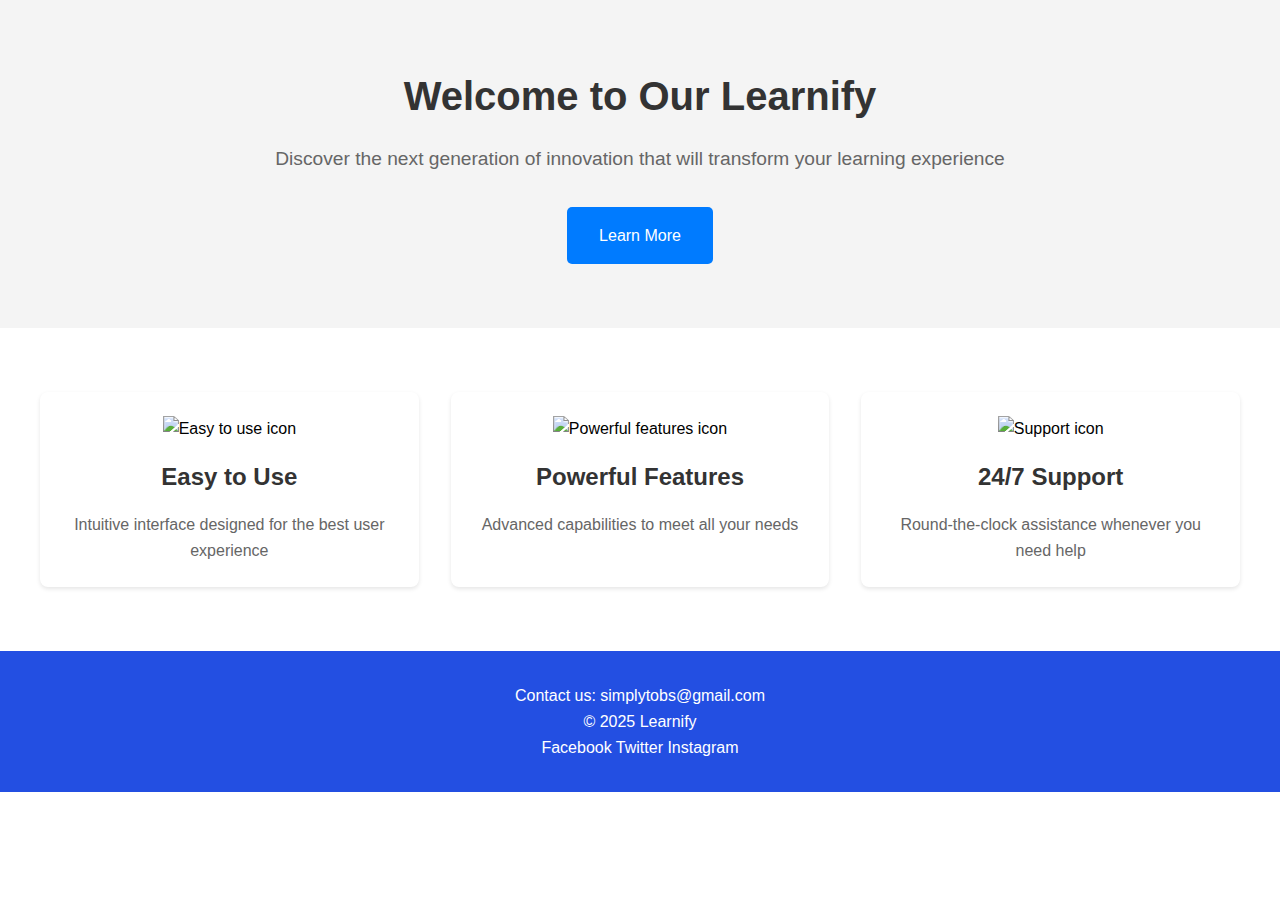
==== Project/index.html @ 2732a520 "Landing page" ====
<!DOCTYPE html>
<html lang="en">

<head>
    <meta charset="UTF-8">
    <meta name="viewport" content="width=device-width, initial-scale=1.0">
    <meta name="description" content="Discover our amazing product that will transform your experience">
    <title>Responsive Landing Page</title>
    <link rel="stylesheet" href="style.css">
</head>

<body>
    <header class="hero">
        <div class="container">
            <h1>Welcome to Our Learnify</h1>
            <p>Discover the next generation of innovation that will transform your learning experience</p>
            <a href="#features" class="cta-button" role="button">Learn More</a>
        </div>
    </header>

    <main>
        <section id="features" class="features">
            <div class="features-container">
                <article class="feature-card">
                    <img src="icon1.png" alt="Easy to use icon" width="64" height="64">
                    <h2>Easy to Use</h2>
                    <p>Intuitive interface designed for the best user experience</p>
                </article>
                <article class="feature-card">
                    <img src="icon2.png" alt="Powerful features icon" width="64" height="64">
                    <h2>Powerful Features</h2>
                    <p>Advanced capabilities to meet all your needs</p>
                </article>
                <article class="feature-card">
                    <img src="icon3.png" alt="Support icon" width="64" height="64">
                    <h2>24/7 Support</h2>
                    <p>Round-the-clock assistance whenever you need help</p>
                </article>
            </div>
        </section>
    </main>

    <footer class="footer">
        <div class="container">
            <p>Contact us: <a href="mailto:simplytobs@gmail.com">simplytobs@gmail.com</a></p>
            <p>&copy; 2025 Learnify</p>
            <a href="https://www.facebook.com/simplytoby">Facebook</a>
            <a href="https://x.com/simplytobs">Twitter</a>
            <a href="https://www.instagram.com/simplytobs/">Instagram</a>
        </div>
    </footer>
</body>

</html>
---- Project/style.css ----
* {
    margin: 0;
    padding: 0;
    box-sizing: border-box;
}

body {
    font-family: Arial, sans-serif;
    line-height: 1.6;
}

.container {
    max-width: 1200px;
    margin: 0 auto;
    padding: 0 2rem;
}

/* Hero Section */
.hero {
    background-color: #f4f4f4;
    padding: 4rem 2rem;
    text-align: center;
}

.hero h1 {
    font-size: 2.5rem;
    margin-bottom: 1rem;
    color: #333;
}

.hero p {
    font-size: 1.2rem;
    margin-bottom: 2rem;
    color: #666;
}

.cta-button {
    display: inline-block;
    padding: 1rem 2rem;
    background-color: #007bff;
    color: white;
    text-decoration: none;
    border-radius: 5px;
    transition: background-color 0.3s ease;
}

.cta-button:hover {
    background-color: #0056b3;
}

/* Features Section */
.features {
    padding: 4rem 2rem;
}

.features-container {
    display: flex;
    flex-wrap: wrap;
    gap: 2rem;
    justify-content: center;
    max-width: 1200px;
    margin: 0 auto;
}

.feature-card {
    flex: 1;
    min-width: 300px;
    text-align: center;
    padding: 1.5rem;
    background-color: #fff;
    border-radius: 8px;
    box-shadow: 0 2px 4px rgba(0, 0, 0, 0.1);
    transition: transform 0.3s ease;
}

.feature-card:hover {
    transform: translateY(-5px);
}

.feature-card img {
    width: 64px;
    height: 64px;
    margin-bottom: 1rem;
}

.feature-card h2 {
    color: #333;
    margin-bottom: 1rem;
}

.feature-card p {
    color: #666;
}

/* Footer */
.footer {
    background-color: #234fe2;
    color: white;
    padding: 2rem;
    text-align: center;
}

.footer a {
    color: white;
    text-decoration: none;
    transition: opacity 0.3s ease;
}

.footer a:hover {
    opacity: 0.8;
}

/* Responsive Design */
@media (max-width: 768px) {
    .feature-card {
        flex: 100%;
    }

    .hero h1 {
        font-size: 2rem;
    }

    .hero p {
        font-size: 1rem;
    }
}
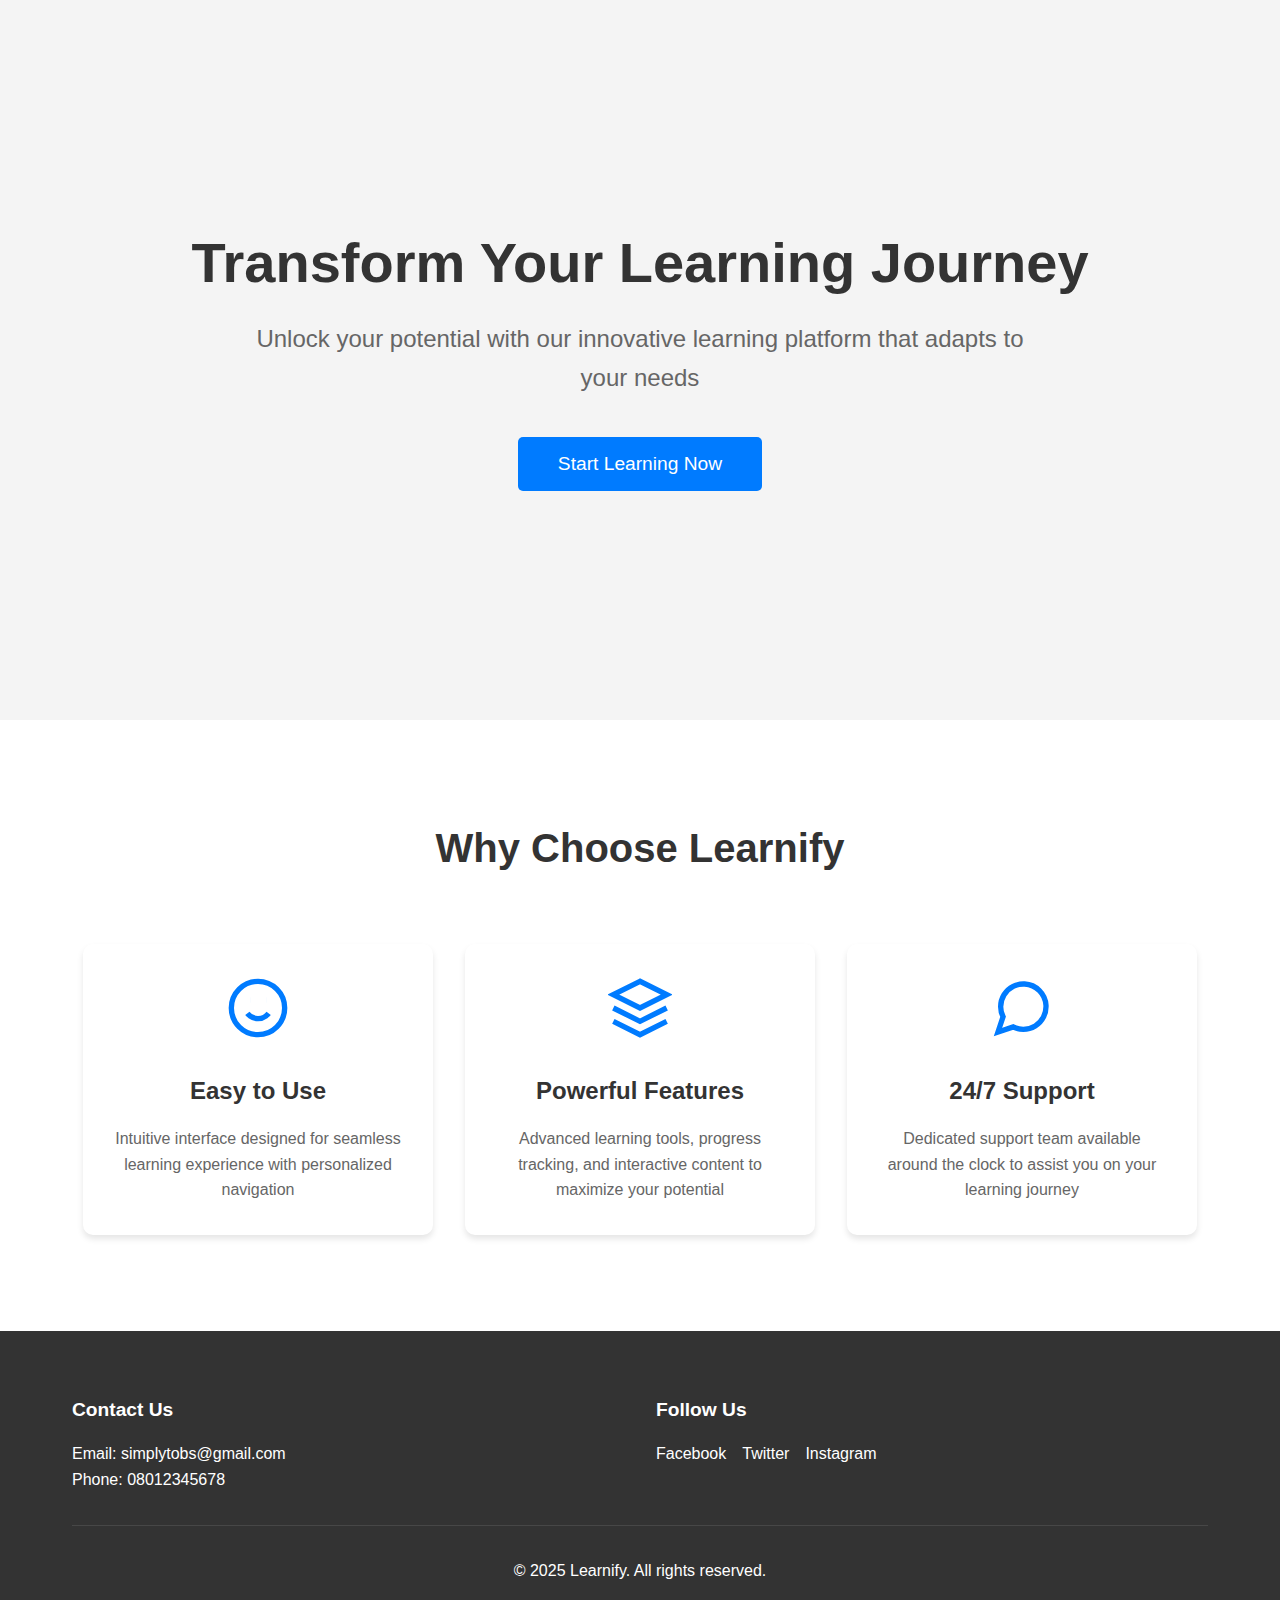
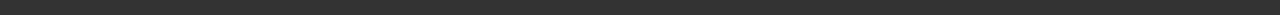
==== commit 36fa8673: "Update the landing page" ====
--- a/Project/index.html
+++ b/Project/index.html
@@ -4,37 +4,60 @@
 <head>
     <meta charset="UTF-8">
     <meta name="viewport" content="width=device-width, initial-scale=1.0">
-    <meta name="description" content="Discover our amazing product that will transform your experience">
-    <title>Responsive Landing Page</title>
+    <meta name="description"
+        content="Transform your learning experience with Learnify - The next generation learning platform">
+    <title>Learnify - Transform Your Learning Journey</title>
     <link rel="stylesheet" href="style.css">
 </head>
 
 <body>
     <header class="hero">
         <div class="container">
-            <h1>Welcome to Our Learnify</h1>
-            <p>Discover the next generation of innovation that will transform your learning experience</p>
-            <a href="#features" class="cta-button" role="button">Learn More</a>
+            <h1>Transform Your Learning Journey</h1>
+            <p class="hero-subheadline">Unlock your potential with our innovative learning platform that adapts to your
+                needs</p>
+            <button class="cta-button primary-button" onclick="location.href='#features'">Start Learning Now</button>
         </div>
     </header>
 
     <main>
         <section id="features" class="features">
+            <h2 class="section-title">Why Choose Learnify</h2>
             <div class="features-container">
                 <article class="feature-card">
-                    <img src="icon1.png" alt="Easy to use icon" width="64" height="64">
-                    <h2>Easy to Use</h2>
-                    <p>Intuitive interface designed for the best user experience</p>
+                    <div class="feature-icon">
+                        <svg xmlns="http://www.w3.org/2000/svg" width="64" height="64" viewBox="0 0 24 24" fill="none"
+                            stroke="currentColor" stroke-width="2">
+                            <circle cx="12" cy="12" r="10" />
+                            <path d="M8 14s1.5 2 4 2 4-2 4-2" />
+                            <line x1="9" y1="9" x2="9.01" y2="9" />
+                            <line x1="15" y1="9" x2="15.01" y2="9" />
+                        </svg>
+                    </div>
+                    <h3>Easy to Use</h3>
+                    <p>Intuitive interface designed for seamless learning experience with personalized navigation</p>
                 </article>
                 <article class="feature-card">
-                    <img src="icon2.png" alt="Powerful features icon" width="64" height="64">
-                    <h2>Powerful Features</h2>
-                    <p>Advanced capabilities to meet all your needs</p>
+                    <div class="feature-icon">
+                        <svg xmlns="http://www.w3.org/2000/svg" width="64" height="64" viewBox="0 0 24 24" fill="none"
+                            stroke="currentColor" stroke-width="2">
+                            <path d="M12 2L2 7l10 5 10-5-10-5zM2 17l10 5 10-5M2 12l10 5 10-5" />
+                        </svg>
+                    </div>
+                    <h3>Powerful Features</h3>
+                    <p>Advanced learning tools, progress tracking, and interactive content to maximize your potential
+                    </p>
                 </article>
                 <article class="feature-card">
-                    <img src="icon3.png" alt="Support icon" width="64" height="64">
-                    <h2>24/7 Support</h2>
-                    <p>Round-the-clock assistance whenever you need help</p>
+                    <div class="feature-icon">
+                        <svg xmlns="http://www.w3.org/2000/svg" width="64" height="64" viewBox="0 0 24 24" fill="none"
+                            stroke="currentColor" stroke-width="2">
+                            <path
+                                d="M21 11.5a8.38 8.38 0 0 1-.9 3.8 8.5 8.5 0 0 1-7.6 4.7 8.38 8.38 0 0 1-3.8-.9L3 21l1.9-5.7a8.38 8.38 0 0 1-.9-3.8 8.5 8.5 0 0 1 4.7-7.6 8.38 8.38 0 0 1 3.8-.9h.5a8.48 8.48 0 0 1 8 8v.5z" />
+                        </svg>
+                    </div>
+                    <h3>24/7 Support</h3>
+                    <p>Dedicated support team available around the clock to assist you on your learning journey</p>
                 </article>
             </div>
         </section>
@@ -42,11 +65,24 @@
 
     <footer class="footer">
         <div class="container">
-            <p>Contact us: <a href="mailto:simplytobs@gmail.com">simplytobs@gmail.com</a></p>
-            <p>&copy; 2025 Learnify</p>
-            <a href="https://www.facebook.com/simplytoby">Facebook</a>
-            <a href="https://x.com/simplytobs">Twitter</a>
-            <a href="https://www.instagram.com/simplytobs/">Instagram</a>
+            <div class="footer-content">
+                <div class="footer-section">
+                    <h4>Contact Us</h4>
+                    <p>Email: <a href="mailto:simplytobs@gmail.com">simplytobs@gmail.com</a></p>
+                    <p>Phone: 08012345678</p>
+                </div>
+                <div class="footer-section">
+                    <h4>Follow Us</h4>
+                    <div class="social-links">
+                        <a href="https://www.facebook.com/simplytoby" aria-label="Facebook">Facebook</a>
+                        <a href="https://x.com/simplytobs" aria-label="Twitter">Twitter</a>
+                        <a href="https://www.instagram.com/simplytobs/" aria-label="Instagram">Instagram</a>
+                    </div>
+                </div>
+            </div>
+            <div class="footer-bottom">
+                <p>&copy; 2025 Learnify. All rights reserved.</p>
+            </div>
         </div>
     </footer>
 </body>
--- a/Project/style.css
+++ b/Project/style.css
@@ -4,9 +4,19 @@
     box-sizing: border-box;
 }
 
+:root {
+    --primary-color: #007bff;
+    --secondary-color: #0056b3;
+    --text-color: #333;
+    --text-light: #666;
+    --background-light: #f4f4f4;
+    --white: #fff;
+}
+
 body {
     font-family: Arial, sans-serif;
     line-height: 1.6;
+    color: var(--text-color);
 }
 
 .container {
@@ -17,40 +27,60 @@
 
 /* Hero Section */
 .hero {
-    background-color: #f4f4f4;
-    padding: 4rem 2rem;
-    text-align: center;
+    background-color: var(--background-light);
+    padding: 6rem 2rem;
+    text-align: center;
+    min-height: 80vh;
+    display: flex;
+    align-items: center;
+    justify-content: center;
 }
 
 .hero h1 {
-    font-size: 2.5rem;
-    margin-bottom: 1rem;
-    color: #333;
-}
-
-.hero p {
+    font-size: 3.5rem;
+    margin-bottom: 1.5rem;
+    color: var(--text-color);
+    line-height: 1.2;
+}
+
+.hero-subheadline {
+    font-size: 1.5rem;
+    margin-bottom: 2.5rem;
+    color: var(--text-light);
+    max-width: 800px;
+    margin-left: auto;
+    margin-right: auto;
+}
+
+.primary-button {
+    display: inline-block;
+    padding: 1rem 2.5rem;
     font-size: 1.2rem;
-    margin-bottom: 2rem;
-    color: #666;
-}
-
-.cta-button {
-    display: inline-block;
-    padding: 1rem 2rem;
-    background-color: #007bff;
-    color: white;
+    background-color: var(--primary-color);
+    color: var(--white);
     text-decoration: none;
+    border: none;
     border-radius: 5px;
-    transition: background-color 0.3s ease;
-}
-
-.cta-button:hover {
-    background-color: #0056b3;
+    cursor: pointer;
+    transition: background-color 0.3s ease, transform 0.2s ease;
+}
+
+.primary-button:hover {
+    background-color: var(--secondary-color);
+    transform: translateY(-2px);
 }
 
 /* Features Section */
 .features {
-    padding: 4rem 2rem;
+    padding: 6rem 2rem;
+    background-color: var(--white);
+}
+
+.section-title {
+    text-align: center;
+    font-size: 2.5rem;
+    margin-bottom: 4rem;
+    color: var(--text-color);
 }
 
 .features-container {
@@ -58,50 +88,73 @@
     flex-wrap: wrap;
     gap: 2rem;
     justify-content: center;
-    max-width: 1200px;
-    margin: 0 auto;
 }
 
 .feature-card {
     flex: 1;
     min-width: 300px;
-    text-align: center;
-    padding: 1.5rem;
-    background-color: #fff;
-    border-radius: 8px;
-    box-shadow: 0 2px 4px rgba(0, 0, 0, 0.1);
-    transition: transform 0.3s ease;
+    max-width: 350px;
+    text-align: center;
+    padding: 2rem;
+    background-color: var(--white);
+    border-radius: 10px;
+    box-shadow: 0 4px 6px rgba(0, 0, 0, 0.1);
+    transition: transform 0.3s ease, box-shadow 0.3s ease;
 }
 
 .feature-card:hover {
-    transform: translateY(-5px);
-}
-
-.feature-card img {
-    width: 64px;
-    height: 64px;
+    transform: translateY(-10px);
+    box-shadow: 0 6px 12px rgba(0, 0, 0, 0.15);
+}
+
+.feature-icon {
+    margin-bottom: 1.5rem;
+    color: var(--primary-color);
+}
+
+.feature-card h3 {
+    font-size: 1.5rem;
     margin-bottom: 1rem;
-}
-
-.feature-card h2 {
-    color: #333;
-    margin-bottom: 1rem;
+    color: var(--text-color);
 }
 
 .feature-card p {
-    color: #666;
+    color: var(--text-light);
+    line-height: 1.6;
 }
 
 /* Footer */
 .footer {
-    background-color: #234fe2;
-    color: white;
-    padding: 2rem;
-    text-align: center;
+    background-color: var(--text-color);
+    color: var(--white);
+    padding: 4rem 0 2rem;
+}
+
+.footer-content {
+    display: flex;
+    justify-content: space-around;
+    flex-wrap: wrap;
+    gap: 2rem;
+    margin-bottom: 2rem;
+}
+
+.footer-section {
+    flex: 1;
+    min-width: 250px;
+}
+
+.footer-section h4 {
+    font-size: 1.2rem;
+    margin-bottom: 1rem;
+}
+
+.social-links {
+    display: flex;
+    gap: 1rem;
 }
 
 .footer a {
-    color: white;
+    color: var(--white);
     text-decoration: none;
     transition: opacity 0.3s ease;
 }
@@ -110,17 +163,61 @@
     opacity: 0.8;
 }
 
+.footer-bottom {
+    text-align: center;
+    margin-top: 2rem;
+    padding-top: 2rem;
+    border-top: 1px solid rgba(255, 255, 255, 0.1);
+}
+
 /* Responsive Design */
 @media (max-width: 768px) {
+    .hero {
+        padding: 4rem 1rem;
+        min-height: 60vh;
+    }
+
+    .hero h1 {
+        font-size: 2.5rem;
+    }
+
+    .hero-subheadline {
+        font-size: 1.2rem;
+    }
+
+    .section-title {
+        font-size: 2rem;
+    }
+
+    .features {
+        padding: 4rem 1rem;
+    }
+
     .feature-card {
-        flex: 100%;
-    }
-
+        min-width: 100%;
+    }
+
+    .footer-section {
+        text-align: center;
+        min-width: 100%;
+    }
+
+    .social-links {
+        justify-content: center;
+    }
+}
+
+@media (max-width: 480px) {
     .hero h1 {
         font-size: 2rem;
     }
 
-    .hero p {
+    .hero-subheadline {
         font-size: 1rem;
     }
+
+    .primary-button {
+        width: 100%;
+        max-width: 300px;
+    }
 }